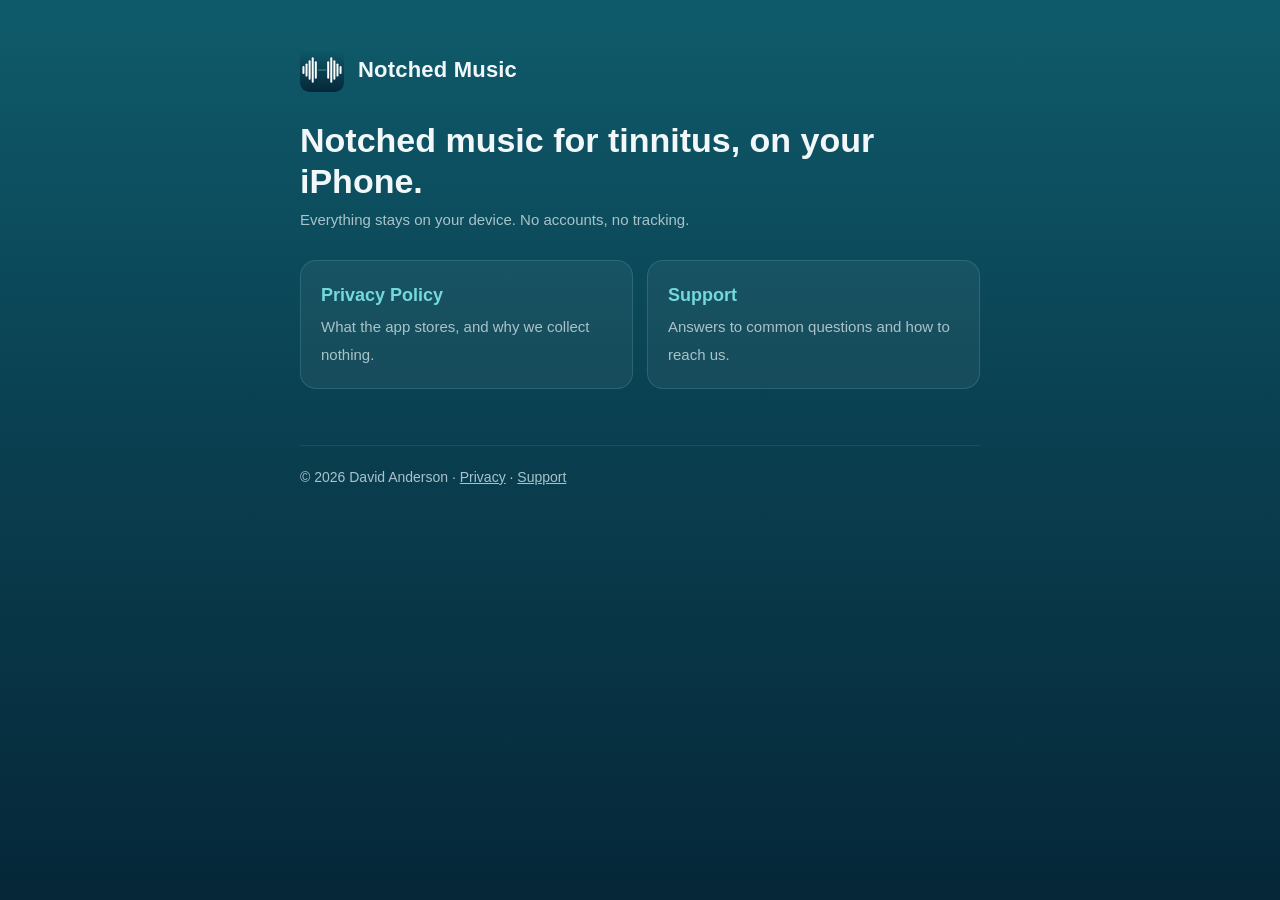
==== index.html @ 1ba59d63 "Add Notched Music privacy policy and support pages Co-Authored-By: Claude Opus 5.5 <noreply@anthropi" ====
<!doctype html>
<html lang="en">
<head>
  <meta charset="utf-8">
  <meta name="viewport" content="width=device-width, initial-scale=1">
  <title>Notched Music</title>
  <meta name="description" content="Notched Music for iPhone: privacy policy and support.">
  <meta name="theme-color" content="#0f5b6b">
  <link rel="icon" href="logo.svg" type="image/svg+xml">
  <link rel="stylesheet" href="style.css">
</head>
<body>
  <div class="wrap">
    <header class="brand">
      <img class="logo" src="logo.svg" alt="">
      <span class="brand-name">Notched Music</span>
    </header>

    <main>
      <h1 style="margin-top:28px">Notched music for tinnitus, on your iPhone.</h1>
      <p class="meta">Everything stays on your device. No accounts, no tracking.</p>
      <div class="cards">
        <a href="privacy.html"><strong>Privacy Policy</strong><span>What the app stores, and why we collect nothing.</span></a>
        <a href="support.html"><strong>Support</strong><span>Answers to common questions and how to reach us.</span></a>
      </div>
    </main>

    <footer>
      © 2026 David Anderson · <a href="privacy.html">Privacy</a> · <a href="support.html">Support</a>
    </footer>
  </div>
</body>
</html>
---- style.css ----
/* Notch: privacy & support pages. Colors sampled from the app icon. */
:root {
  --bg-top: #0f5b6b;
  --bg-mid: #0a4152;
  --bg-bottom: #052738;
  --card: rgba(255, 255, 255, 0.05);
  --card-border: rgba(115, 217, 217, 0.18);
  --text: #f2f8f9;
  --text-muted: #a9c3c9;
  --accent: #73d9d9;
  --accent-soft: rgba(115, 217, 217, 0.12);
  color-scheme: dark;
}

* { box-sizing: border-box; }

html { background: var(--bg-bottom); }

body {
  margin: 0;
  min-height: 100vh;
  background: linear-gradient(180deg, var(--bg-top) 0%, var(--bg-mid) 45%, var(--bg-bottom) 100%) fixed;
  color: var(--text);
  font: 17px/1.6 -apple-system, BlinkMacSystemFont, "SF Pro Text", "Segoe UI", Roboto, Helvetica, Arial, sans-serif;
  -webkit-font-smoothing: antialiased;
}

.wrap {
  max-width: 720px;
  margin: 0 auto;
  padding: 48px 20px 64px;
}

header.brand {
  display: flex;
  align-items: center;
  gap: 14px;
  margin-bottom: 8px;
}

.logo { width: 44px; height: 44px; flex: none; }

.brand-name {
  font-size: 22px;
  font-weight: 700;
  letter-spacing: 0.2px;
  text-decoration: none;
  color: var(--text);
}

nav.tabs {
  display: flex;
  gap: 8px;
  margin: 20px 0 32px;
}

nav.tabs a {
  padding: 6px 14px;
  border-radius: 999px;
  color: var(--text-muted);
  text-decoration: none;
  font-size: 15px;
  border: 1px solid transparent;
}

nav.tabs a:hover { color: var(--text); }

nav.tabs a[aria-current="page"] {
  color: var(--accent);
  background: var(--accent-soft);
  border-color: var(--card-border);
}

h1 {
  font-size: 34px;
  line-height: 1.2;
  margin: 0 0 6px;
}

.meta {
  color: var(--text-muted);
  font-size: 15px;
  margin: 0 0 28px;
}

h2 {
  font-size: 20px;
  margin: 36px 0 10px;
  padding-left: 12px;
  border-left: 3px solid var(--accent);
}

h3 { font-size: 17px; margin: 22px 0 6px; }

p, li { color: var(--text); }
ul { padding-left: 22px; }
li { margin: 4px 0; }

a { color: var(--accent); }

.summary {
  background: var(--card);
  border: 1px solid var(--card-border);
  border-radius: 16px;
  padding: 18px 22px;
  margin: 8px 0 8px;
}

.summary p { margin: 0 0 8px; }
.summary ul { margin: 0; }

.notice {
  background: var(--accent-soft);
  border: 1px solid var(--card-border);
  border-radius: 12px;
  padding: 14px 18px;
  margin: 20px 0;
  font-size: 15px;
}

table {
  width: 100%;
  border-collapse: collapse;
  margin: 12px 0;
  font-size: 15px;
}

th, td {
  text-align: left;
  vertical-align: top;
  padding: 10px 12px;
  border-bottom: 1px solid rgba(255, 255, 255, 0.08);
}

th { color: var(--accent); font-weight: 600; }

details {
  background: var(--card);
  border: 1px solid var(--card-border);
  border-radius: 12px;
  padding: 12px 18px;
  margin: 10px 0;
}

summary {
  cursor: pointer;
  font-weight: 600;
  list-style-position: outside;
}

details[open] summary { margin-bottom: 8px; }

.cta {
  display: inline-block;
  padding: 12px 22px;
  border-radius: 12px;
  background: var(--accent);
  color: var(--bg-bottom);
  font-weight: 700;
  text-decoration: none;
  margin: 6px 0 4px;
}

.cards {
  display: grid;
  grid-template-columns: repeat(auto-fit, minmax(240px, 1fr));
  gap: 14px;
  margin-top: 24px;
}

.cards a {
  display: block;
  background: var(--card);
  border: 1px solid var(--card-border);
  border-radius: 16px;
  padding: 20px;
  text-decoration: none;
  color: var(--text);
}

.cards a:hover { border-color: var(--accent); }
.cards strong { display: block; color: var(--accent); margin-bottom: 4px; font-size: 18px; }
.cards span { color: var(--text-muted); font-size: 15px; }

footer {
  margin-top: 56px;
  padding-top: 20px;
  border-top: 1px solid rgba(255, 255, 255, 0.08);
  color: var(--text-muted);
  font-size: 14px;
}

footer a { color: var(--text-muted); }

@media (max-width: 520px) {
  .wrap { padding: 32px 16px 48px; }
  h1 { font-size: 28px; }
  th, td { padding: 8px 6px; }
}
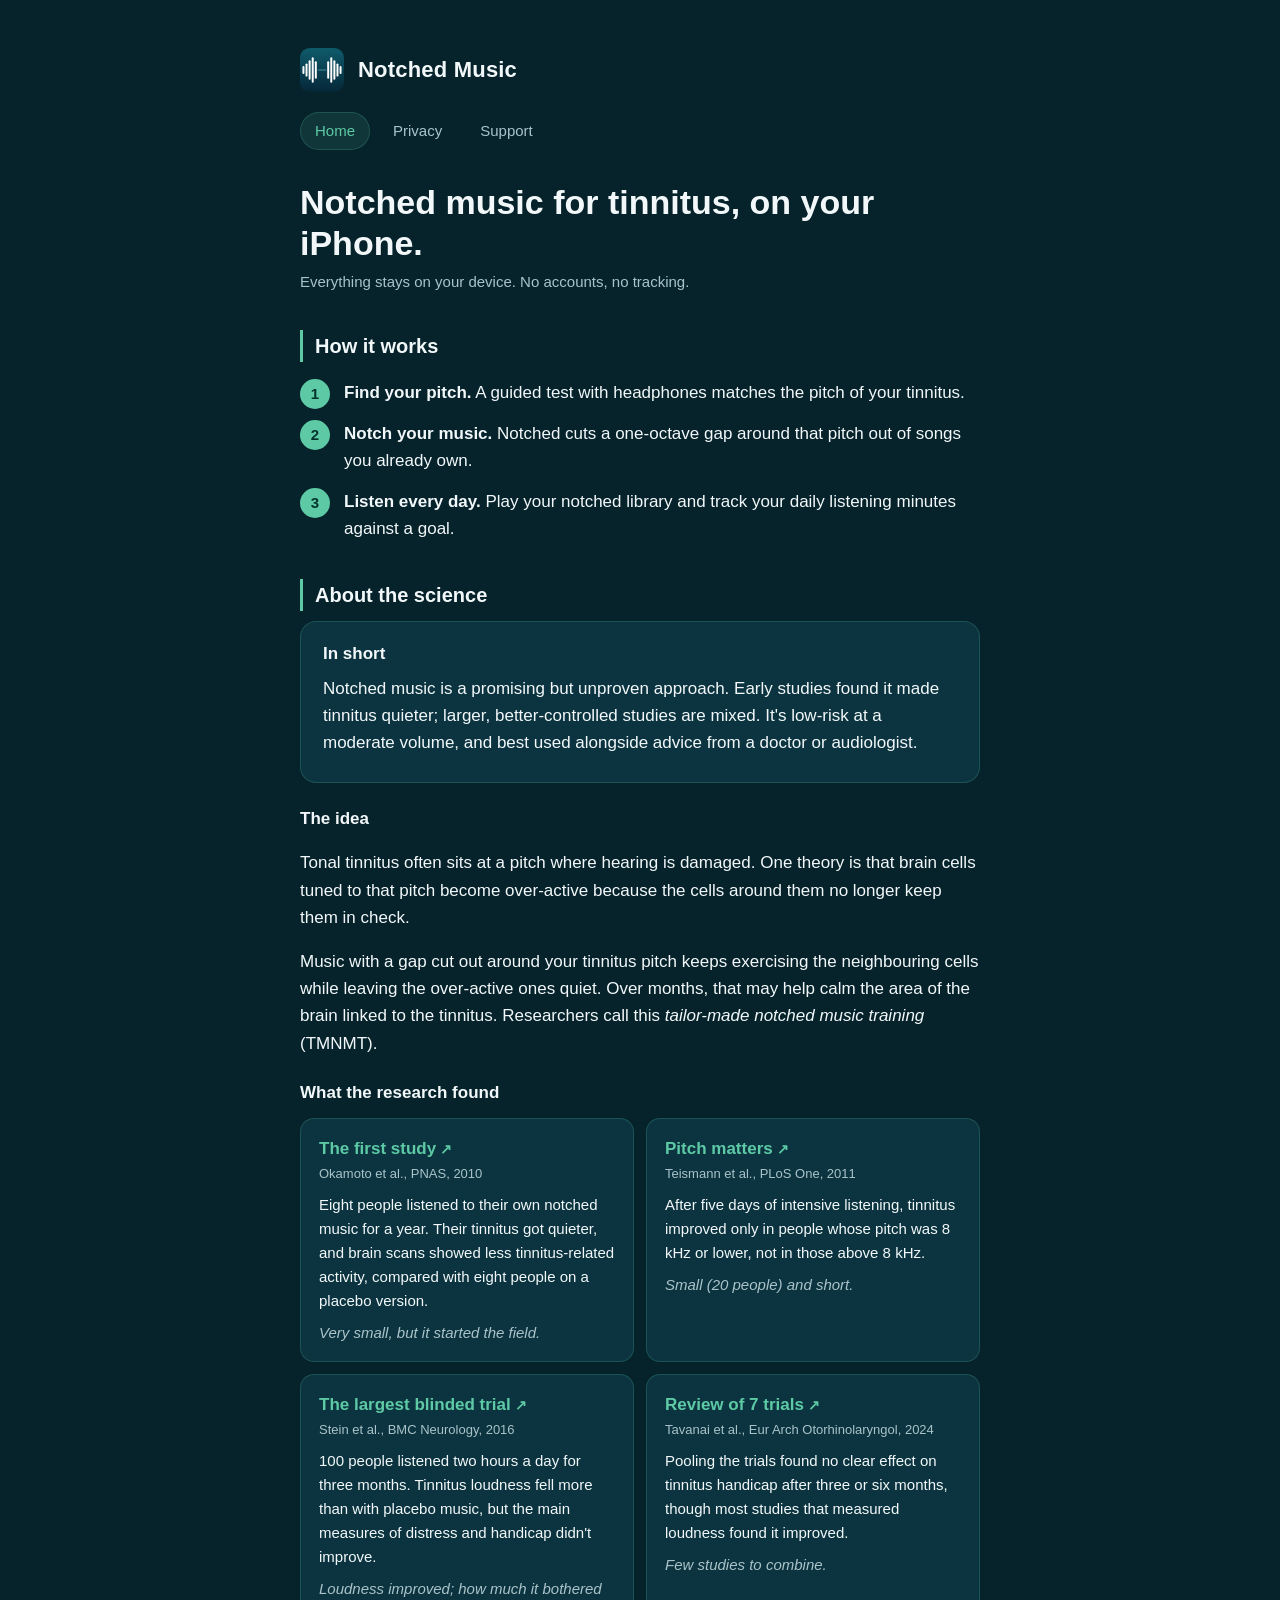
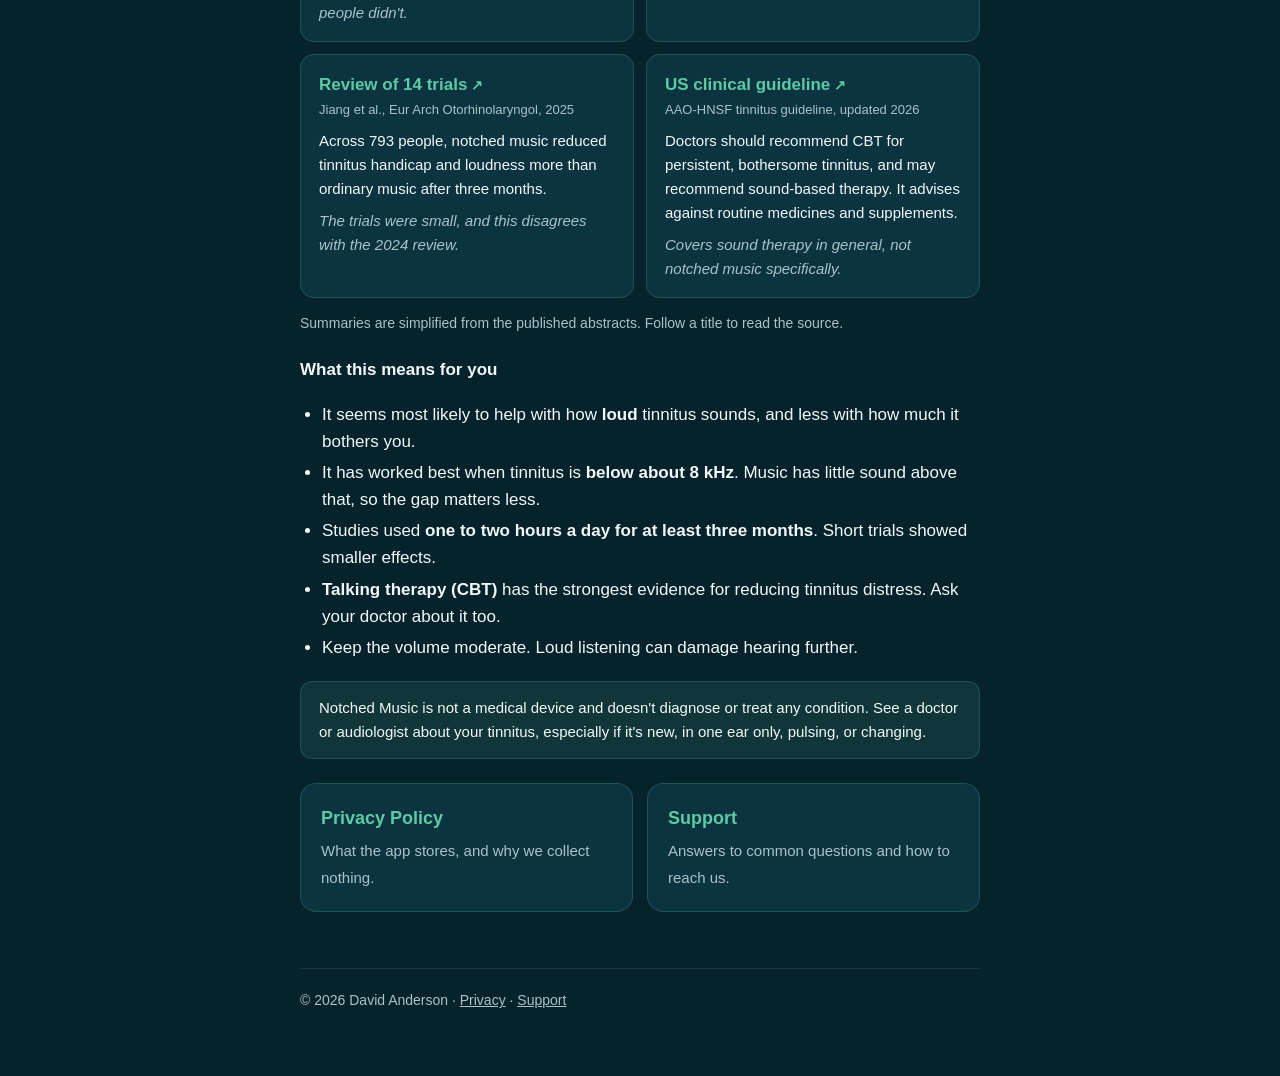
==== commit 76d6c33f: "Add How it works and About the science to home page Science content mirrors the app's About the scie" ====
--- a/index.html
+++ b/index.html
@@ -4,8 +4,8 @@
   <meta charset="utf-8">
   <meta name="viewport" content="width=device-width, initial-scale=1">
   <title>Notched Music</title>
-  <meta name="description" content="Notched Music for iPhone: privacy policy and support.">
-  <meta name="theme-color" content="#0f5b6b">
+  <meta name="description" content="Notched Music for iPhone: find your tinnitus pitch and listen to your own music with a gap cut out around it. Private, on-device, and honest about the science.">
+  <meta name="theme-color" content="#06222b">
   <link rel="icon" href="logo.svg" type="image/svg+xml">
   <link rel="stylesheet" href="style.css">
 </head>
@@ -15,10 +15,85 @@
       <img class="logo" src="logo.svg" alt="">
       <span class="brand-name">Notched Music</span>
     </header>
+    <nav class="tabs" aria-label="Pages">
+      <a href="index.html" aria-current="page">Home</a>
+      <a href="privacy.html">Privacy</a>
+      <a href="support.html">Support</a>
+    </nav>
 
     <main>
-      <h1 style="margin-top:28px">Notched music for tinnitus, on your iPhone.</h1>
+      <h1>Notched music for tinnitus, on your iPhone.</h1>
       <p class="meta">Everything stays on your device. No accounts, no tracking.</p>
+
+      <h2>How it works</h2>
+      <ol class="steps">
+        <li><strong>Find your pitch.</strong> A guided test with headphones matches the pitch of your tinnitus.</li>
+        <li><strong>Notch your music.</strong> Notched cuts a one-octave gap around that pitch out of songs you already own.</li>
+        <li><strong>Listen every day.</strong> Play your notched library and track your daily listening minutes against a goal.</li>
+      </ol>
+
+      <h2 id="science">About the science</h2>
+      <div class="summary">
+        <p><strong>In short</strong></p>
+        <p>Notched music is a promising but unproven approach. Early studies found it made tinnitus quieter; larger, better-controlled studies are mixed. It's low-risk at a moderate volume, and best used alongside advice from a doctor or audiologist.</p>
+      </div>
+
+      <h3>The idea</h3>
+      <p>Tonal tinnitus often sits at a pitch where hearing is damaged. One theory is that brain cells tuned to that pitch become over-active because the cells around them no longer keep them in check.</p>
+      <p>Music with a gap cut out around your tinnitus pitch keeps exercising the neighbouring cells while leaving the over-active ones quiet. Over months, that may help calm the area of the brain linked to the tinnitus. Researchers call this <em>tailor-made notched music training</em> (TMNMT).</p>
+
+      <h3>What the research found</h3>
+      <div class="studies">
+        <article class="study">
+          <a href="https://pubmed.ncbi.nlm.nih.gov/20080545/">The first study</a>
+          <span class="cite">Okamoto et al., PNAS, 2010</span>
+          <p>Eight people listened to their own notched music for a year. Their tinnitus got quieter, and brain scans showed less tinnitus-related activity, compared with eight people on a placebo version.</p>
+          <p class="caveat">Very small, but it started the field.</p>
+        </article>
+        <article class="study">
+          <a href="https://pmc.ncbi.nlm.nih.gov/articles/PMC3174191/">Pitch matters</a>
+          <span class="cite">Teismann et al., PLoS One, 2011</span>
+          <p>After five days of intensive listening, tinnitus improved only in people whose pitch was 8 kHz or lower, not in those above 8 kHz.</p>
+          <p class="caveat">Small (20 people) and short.</p>
+        </article>
+        <article class="study">
+          <a href="https://pmc.ncbi.nlm.nih.gov/articles/PMC4797223/">The largest blinded trial</a>
+          <span class="cite">Stein et al., BMC Neurology, 2016</span>
+          <p>100 people listened two hours a day for three months. Tinnitus loudness fell more than with placebo music, but the main measures of distress and handicap didn't improve.</p>
+          <p class="caveat">Loudness improved; how much it bothered people didn't.</p>
+        </article>
+        <article class="study">
+          <a href="https://pubmed.ncbi.nlm.nih.gov/38847844/">Review of 7 trials</a>
+          <span class="cite">Tavanai et al., Eur Arch Otorhinolaryngol, 2024</span>
+          <p>Pooling the trials found no clear effect on tinnitus handicap after three or six months, though most studies that measured loudness found it improved.</p>
+          <p class="caveat">Few studies to combine.</p>
+        </article>
+        <article class="study">
+          <a href="https://doi.org/10.1007/s00405-025-09260-9">Review of 14 trials</a>
+          <span class="cite">Jiang et al., Eur Arch Otorhinolaryngol, 2025</span>
+          <p>Across 793 people, notched music reduced tinnitus handicap and loudness more than ordinary music after three months.</p>
+          <p class="caveat">The trials were small, and this disagrees with the 2024 review.</p>
+        </article>
+        <article class="study">
+          <a href="https://aao-hnsfjournals.onlinelibrary.wiley.com/doi/abs/10.1002/ohn.70418">US clinical guideline</a>
+          <span class="cite">AAO-HNSF tinnitus guideline, updated 2026</span>
+          <p>Doctors should recommend CBT for persistent, bothersome tinnitus, and may recommend sound-based therapy. It advises against routine medicines and supplements.</p>
+          <p class="caveat">Covers sound therapy in general, not notched music specifically.</p>
+        </article>
+      </div>
+      <p class="footnote">Summaries are simplified from the published abstracts. Follow a title to read the source.</p>
+
+      <h3>What this means for you</h3>
+      <ul>
+        <li>It seems most likely to help with how <strong>loud</strong> tinnitus sounds, and less with how much it bothers you.</li>
+        <li>It has worked best when tinnitus is <strong>below about 8 kHz</strong>. Music has little sound above that, so the gap matters less.</li>
+        <li>Studies used <strong>one to two hours a day for at least three months</strong>. Short trials showed smaller effects.</li>
+        <li><strong>Talking therapy (CBT)</strong> has the strongest evidence for reducing tinnitus distress. Ask your doctor about it too.</li>
+        <li>Keep the volume moderate. Loud listening can damage hearing further.</li>
+      </ul>
+
+      <div class="notice">Notched Music is not a medical device and doesn't diagnose or treat any condition. See a doctor or audiologist about your tinnitus, especially if it's new, in one ear only, pulsing, or changing.</div>
+
       <div class="cards">
         <a href="privacy.html"><strong>Privacy Policy</strong><span>What the app stores, and why we collect nothing.</span></a>
         <a href="support.html"><strong>Support</strong><span>Answers to common questions and how to reach us.</span></a>
--- a/style.css
+++ b/style.css
@@ -1,25 +1,25 @@
 /* Notch: privacy & support pages. Colors sampled from the app icon. */
 :root {
-  --bg-top: #0f5b6b;
-  --bg-mid: #0a4152;
-  --bg-bottom: #052738;
-  --card: rgba(255, 255, 255, 0.05);
-  --card-border: rgba(115, 217, 217, 0.18);
+  /* Matches NotchApp/App/Theme.swift ("Deep teal"). */
+  --bg: #06222b;
+  --surface: #0c3440;
+  --card-border: rgba(93, 202, 165, 0.20);
   --text: #f2f8f9;
   --text-muted: #a9c3c9;
-  --accent: #73d9d9;
-  --accent-soft: rgba(115, 217, 217, 0.12);
+  --accent: #5dcaa5;
+  --on-accent: #04342c;
+  --accent-soft: rgba(93, 202, 165, 0.12);
   color-scheme: dark;
 }
 
 * { box-sizing: border-box; }
 
-html { background: var(--bg-bottom); }
+html { background: var(--bg); }
 
 body {
   margin: 0;
   min-height: 100vh;
-  background: linear-gradient(180deg, var(--bg-top) 0%, var(--bg-mid) 45%, var(--bg-bottom) 100%) fixed;
+  background: var(--bg);
   color: var(--text);
   font: 17px/1.6 -apple-system, BlinkMacSystemFont, "SF Pro Text", "Segoe UI", Roboto, Helvetica, Arial, sans-serif;
   -webkit-font-smoothing: antialiased;
@@ -99,7 +99,7 @@
 a { color: var(--accent); }
 
 .summary {
-  background: var(--card);
+  background: var(--surface);
   border: 1px solid var(--card-border);
   border-radius: 16px;
   padding: 18px 22px;
@@ -135,7 +135,7 @@
 th { color: var(--accent); font-weight: 600; }
 
 details {
-  background: var(--card);
+  background: var(--surface);
   border: 1px solid var(--card-border);
   border-radius: 12px;
   padding: 12px 18px;
@@ -155,7 +155,7 @@
   padding: 12px 22px;
   border-radius: 12px;
   background: var(--accent);
-  color: var(--bg-bottom);
+  color: var(--on-accent);
   font-weight: 700;
   text-decoration: none;
   margin: 6px 0 4px;
@@ -170,7 +170,7 @@
 
 .cards a {
   display: block;
-  background: var(--card);
+  background: var(--surface);
   border: 1px solid var(--card-border);
   border-radius: 16px;
   padding: 20px;
@@ -197,3 +197,73 @@
   h1 { font-size: 28px; }
   th, td { padding: 8px 6px; }
 }
+
+ol.steps {
+  padding-left: 0;
+  list-style: none;
+  counter-reset: step;
+}
+
+ol.steps li {
+  counter-increment: step;
+  position: relative;
+  padding: 0 0 0 44px;
+  margin: 14px 0;
+}
+
+ol.steps li::before {
+  content: counter(step);
+  position: absolute;
+  left: 0;
+  top: 0;
+  width: 30px;
+  height: 30px;
+  border-radius: 50%;
+  background: var(--accent);
+  color: var(--on-accent);
+  font-weight: 700;
+  font-size: 15px;
+  display: flex;
+  align-items: center;
+  justify-content: center;
+}
+
+.studies {
+  display: grid;
+  grid-template-columns: repeat(auto-fit, minmax(280px, 1fr));
+  gap: 12px;
+  margin: 12px 0 6px;
+}
+
+.study {
+  background: var(--surface);
+  border: 1px solid var(--card-border);
+  border-radius: 14px;
+  padding: 16px 18px;
+}
+
+.study > a {
+  font-weight: 700;
+  font-size: 17px;
+  text-decoration: none;
+}
+
+.study > a::after { content: " \2197"; font-size: 14px; }
+.study > a:hover { text-decoration: underline; }
+
+.study .cite {
+  display: block;
+  color: var(--text-muted);
+  font-size: 13px;
+  margin: 2px 0 8px;
+}
+
+.study p { margin: 0 0 8px; font-size: 15px; }
+
+.study .caveat {
+  color: var(--text-muted);
+  font-style: italic;
+  margin: 0;
+}
+
+.footnote { color: var(--text-muted); font-size: 14px; }
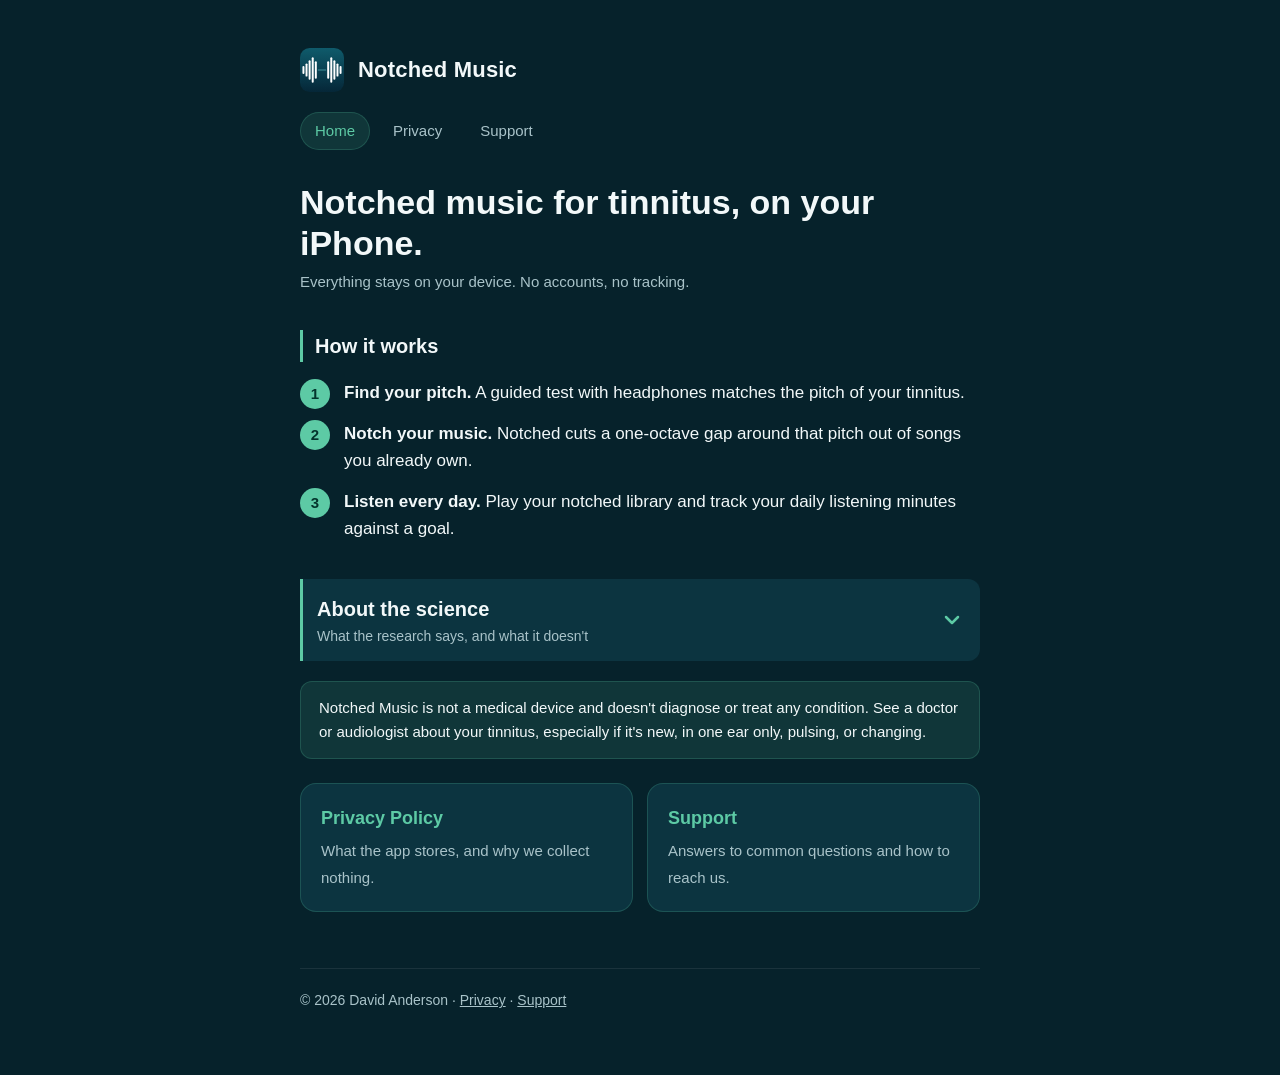
==== commit f9ebefaf: "Collapse About the science section by default Expands in place with a rotating chevron; disclaimer s" ====
--- a/index.html
+++ b/index.html
@@ -32,7 +32,13 @@
         <li><strong>Listen every day.</strong> Play your notched library and track your daily listening minutes against a goal.</li>
       </ol>
 
-      <h2 id="science">About the science</h2>
+      <details class="section-toggle" id="science">
+        <summary>
+          <span class="toggle-title">About the science</span>
+          <span class="toggle-sub">What the research says, and what it doesn't</span>
+          <svg class="chevron" viewBox="0 0 24 24" aria-hidden="true"><path d="M6 9l6 6 6-6"/></svg>
+        </summary>
+        <div class="toggle-body">
       <div class="summary">
         <p><strong>In short</strong></p>
         <p>Notched music is a promising but unproven approach. Early studies found it made tinnitus quieter; larger, better-controlled studies are mixed. It's low-risk at a moderate volume, and best used alongside advice from a doctor or audiologist.</p>
@@ -91,6 +97,8 @@
         <li><strong>Talking therapy (CBT)</strong> has the strongest evidence for reducing tinnitus distress. Ask your doctor about it too.</li>
         <li>Keep the volume moderate. Loud listening can damage hearing further.</li>
       </ul>
+        </div>
+      </details>
 
       <div class="notice">Notched Music is not a medical device and doesn't diagnose or treat any condition. See a doctor or audiologist about your tinnitus, especially if it's new, in one ear only, pulsing, or changing.</div>
 
--- a/style.css
+++ b/style.css
@@ -267,3 +267,54 @@
 }
 
 .footnote { color: var(--text-muted); font-size: 14px; }
+
+/* Collapsible "About the science" section: closed by default, opens in place. */
+details.section-toggle {
+  background: none;
+  border: none;
+  padding: 0;
+  margin: 36px 0 0;
+}
+
+details.section-toggle > summary {
+  list-style: none;
+  display: grid;
+  grid-template-columns: 1fr auto;
+  align-items: center;
+  column-gap: 12px;
+  padding: 14px 16px 14px 14px;
+  border-left: 3px solid var(--accent);
+  border-radius: 0 12px 12px 0;
+  background: var(--surface);
+  cursor: pointer;
+  margin: 0;
+}
+
+details.section-toggle > summary::-webkit-details-marker { display: none; }
+details.section-toggle > summary:hover { background: #10404e; }
+details.section-toggle > summary:focus-visible { outline: 2px solid var(--accent); outline-offset: 2px; }
+
+.toggle-title { font-size: 20px; font-weight: 700; grid-column: 1; }
+.toggle-sub { color: var(--text-muted); font-size: 14px; font-weight: 400; grid-column: 1; }
+
+.chevron {
+  grid-column: 2;
+  grid-row: 1 / span 2;
+  width: 24px;
+  height: 24px;
+  fill: none;
+  stroke: var(--accent);
+  stroke-width: 2.5;
+  stroke-linecap: round;
+  stroke-linejoin: round;
+  transition: transform 0.2s ease;
+}
+
+details.section-toggle[open] .chevron { transform: rotate(180deg); }
+details.section-toggle[open] > summary { margin-bottom: 8px; }
+
+.toggle-body { padding-top: 4px; }
+
+@media (prefers-reduced-motion: reduce) {
+  .chevron { transition: none; }
+}
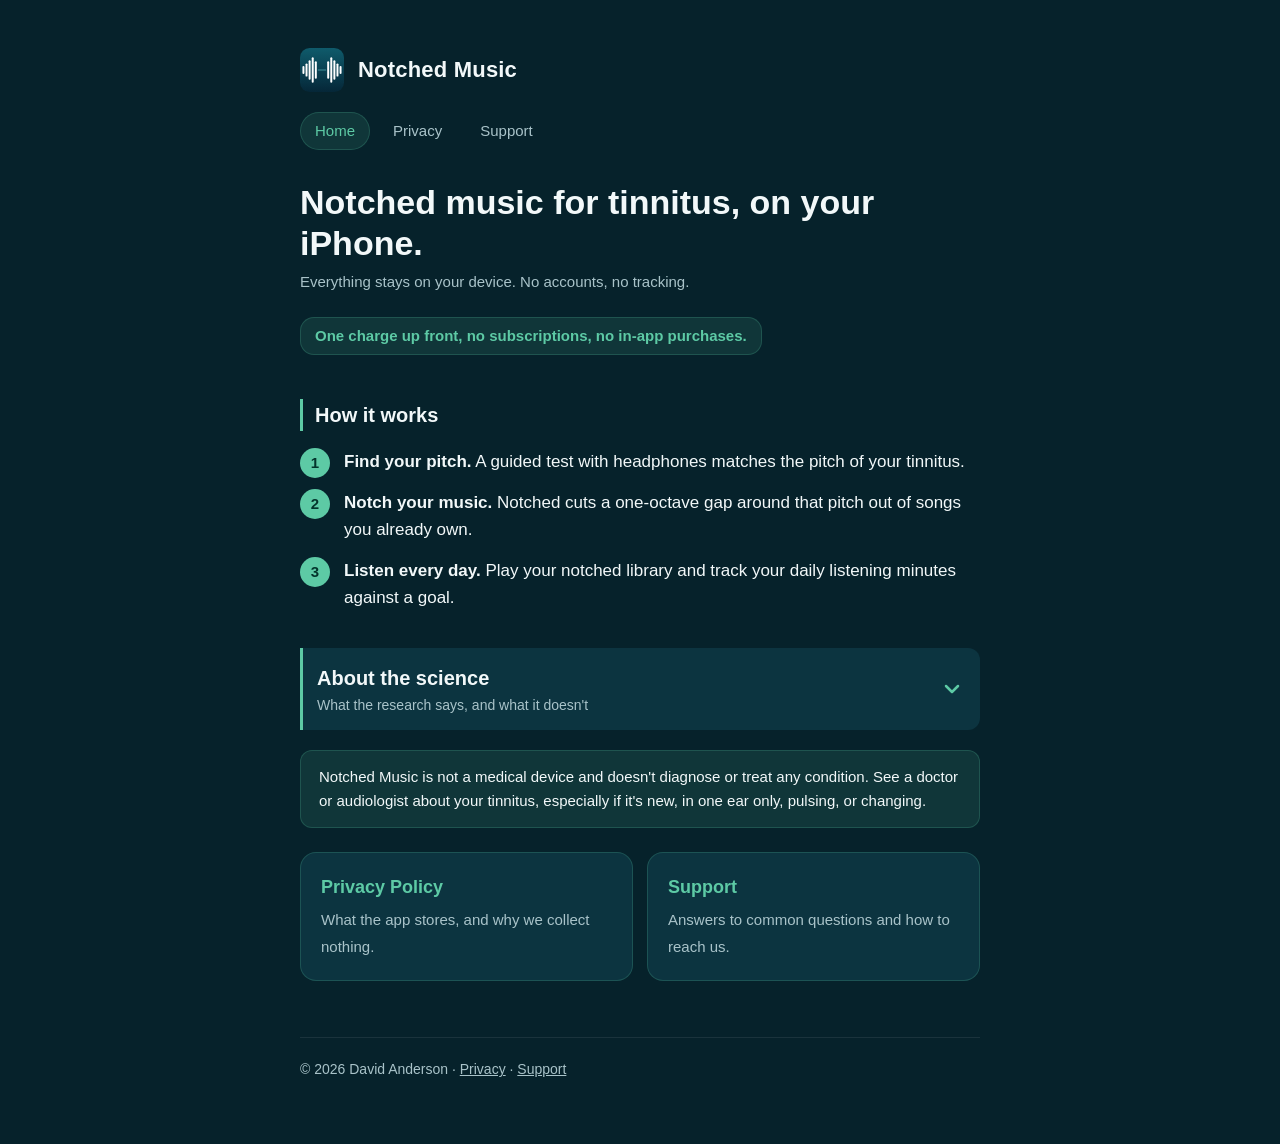
==== commit c4b8d211: "Add pricing line to home page: one charge, no subscriptions or IAP Co-Authored-By: Claude Opus 5.5 <" ====
--- a/index.html
+++ b/index.html
@@ -24,6 +24,7 @@
     <main>
       <h1>Notched music for tinnitus, on your iPhone.</h1>
       <p class="meta">Everything stays on your device. No accounts, no tracking.</p>
+      <p class="pricing">One charge up front, no subscriptions, no in&#8209;app purchases.</p>
 
       <h2>How it works</h2>
       <ol class="steps">
--- a/style.css
+++ b/style.css
@@ -192,6 +192,18 @@
 
 footer a { color: var(--text-muted); }
 
+p.pricing {
+  display: inline-block;
+  margin: -14px 0 8px;
+  padding: 6px 14px;
+  border-radius: 14px;
+  background: var(--accent-soft);
+  border: 1px solid var(--card-border);
+  color: var(--accent);
+  font-size: 15px;
+  font-weight: 600;
+}
+
 @media (max-width: 520px) {
   .wrap { padding: 32px 16px 48px; }
   h1 { font-size: 28px; }
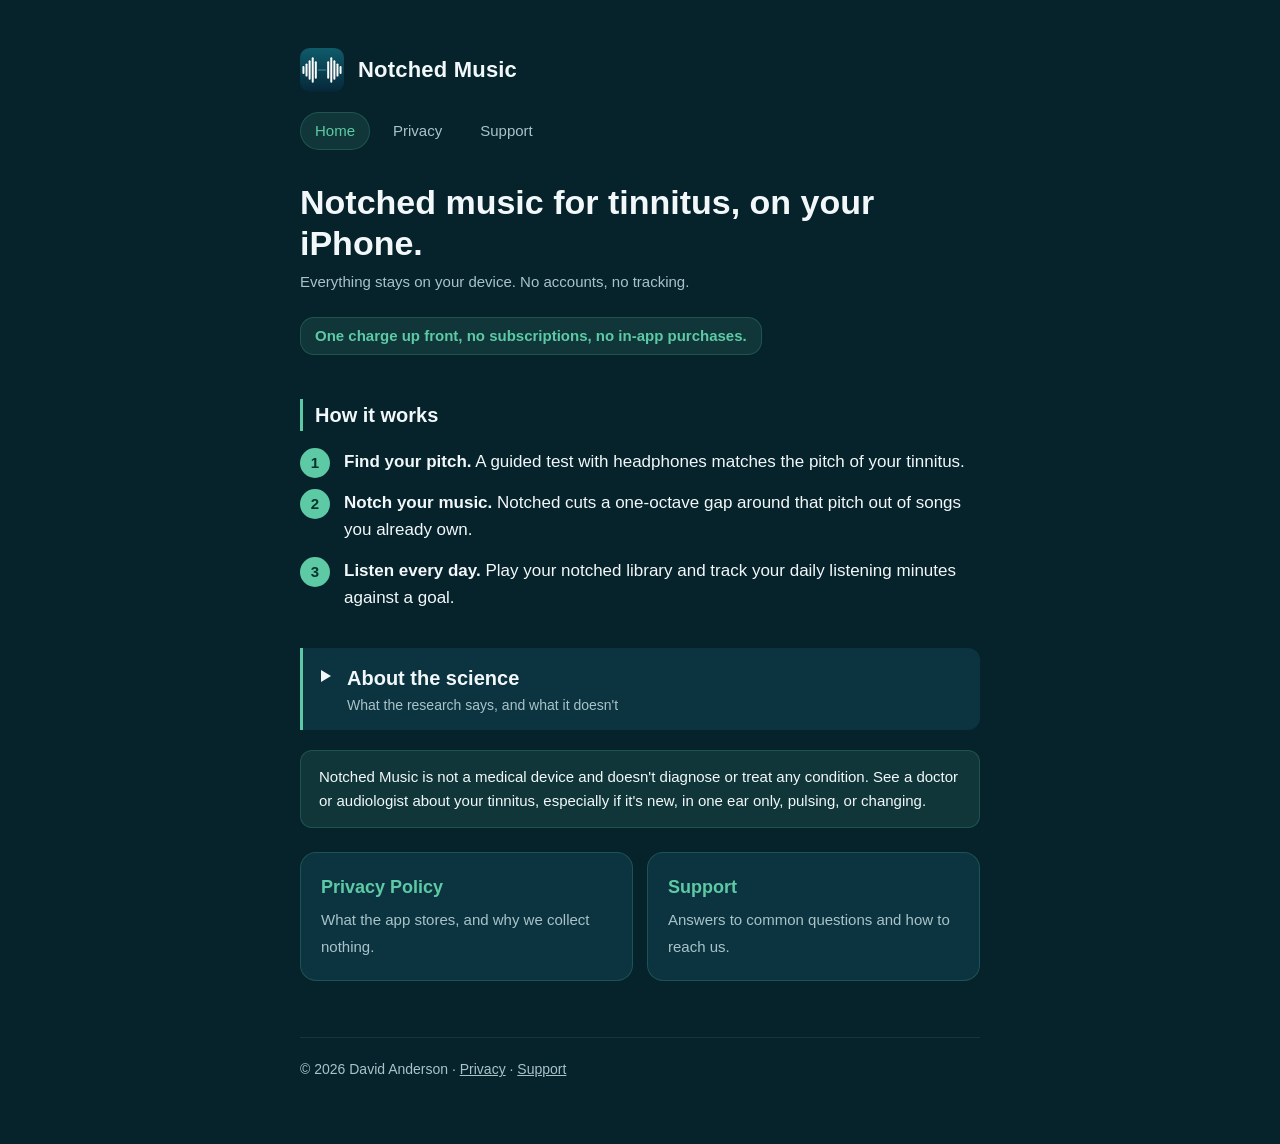
==== commit 5616c77a: "Use small white arrow for science toggle; cache-bust stylesheet Removes the SVG chevron, which rende" ====
--- a/index.html
+++ b/index.html
@@ -7,7 +7,7 @@
   <meta name="description" content="Notched Music for iPhone: find your tinnitus pitch and listen to your own music with a gap cut out around it. Private, on-device, and honest about the science.">
   <meta name="theme-color" content="#06222b">
   <link rel="icon" href="logo.svg" type="image/svg+xml">
-  <link rel="stylesheet" href="style.css">
+  <link rel="stylesheet" href="style.css?v=4">
 </head>
 <body>
   <div class="wrap">
@@ -37,7 +37,6 @@
         <summary>
           <span class="toggle-title">About the science</span>
           <span class="toggle-sub">What the research says, and what it doesn't</span>
-          <svg class="chevron" viewBox="0 0 24 24" aria-hidden="true"><path d="M6 9l6 6 6-6"/></svg>
         </summary>
         <div class="toggle-body">
       <div class="summary">
--- a/style.css
+++ b/style.css
@@ -290,11 +290,8 @@
 
 details.section-toggle > summary {
   list-style: none;
-  display: grid;
-  grid-template-columns: 1fr auto;
-  align-items: center;
-  column-gap: 12px;
-  padding: 14px 16px 14px 14px;
+  position: relative;
+  padding: 14px 16px 14px 44px;
   border-left: 3px solid var(--accent);
   border-radius: 0 12px 12px 0;
   background: var(--surface);
@@ -303,30 +300,31 @@
 }
 
 details.section-toggle > summary::-webkit-details-marker { display: none; }
+details.section-toggle > summary::marker { content: ""; }
+
+/* Small white arrow, with space to its left; points right when closed, down when open. */
+details.section-toggle > summary::before {
+  content: "";
+  position: absolute;
+  left: 18px;
+  top: 22px;
+  border-style: solid;
+  border-width: 6px 0 6px 10px;
+  border-color: transparent transparent transparent var(--text);
+  transition: transform 0.2s ease;
+}
+
+details.section-toggle[open] > summary::before { transform: rotate(90deg); }
+
 details.section-toggle > summary:hover { background: #10404e; }
 details.section-toggle > summary:focus-visible { outline: 2px solid var(--accent); outline-offset: 2px; }
-
-.toggle-title { font-size: 20px; font-weight: 700; grid-column: 1; }
-.toggle-sub { color: var(--text-muted); font-size: 14px; font-weight: 400; grid-column: 1; }
-
-.chevron {
-  grid-column: 2;
-  grid-row: 1 / span 2;
-  width: 24px;
-  height: 24px;
-  fill: none;
-  stroke: var(--accent);
-  stroke-width: 2.5;
-  stroke-linecap: round;
-  stroke-linejoin: round;
-  transition: transform 0.2s ease;
-}
-
-details.section-toggle[open] .chevron { transform: rotate(180deg); }
 details.section-toggle[open] > summary { margin-bottom: 8px; }
 
+.toggle-title { display: block; font-size: 20px; font-weight: 700; }
+.toggle-sub { display: block; color: var(--text-muted); font-size: 14px; font-weight: 400; }
+
 .toggle-body { padding-top: 4px; }
 
 @media (prefers-reduced-motion: reduce) {
-  .chevron { transition: none; }
-}
+  details.section-toggle > summary::before { transition: none; }
+}
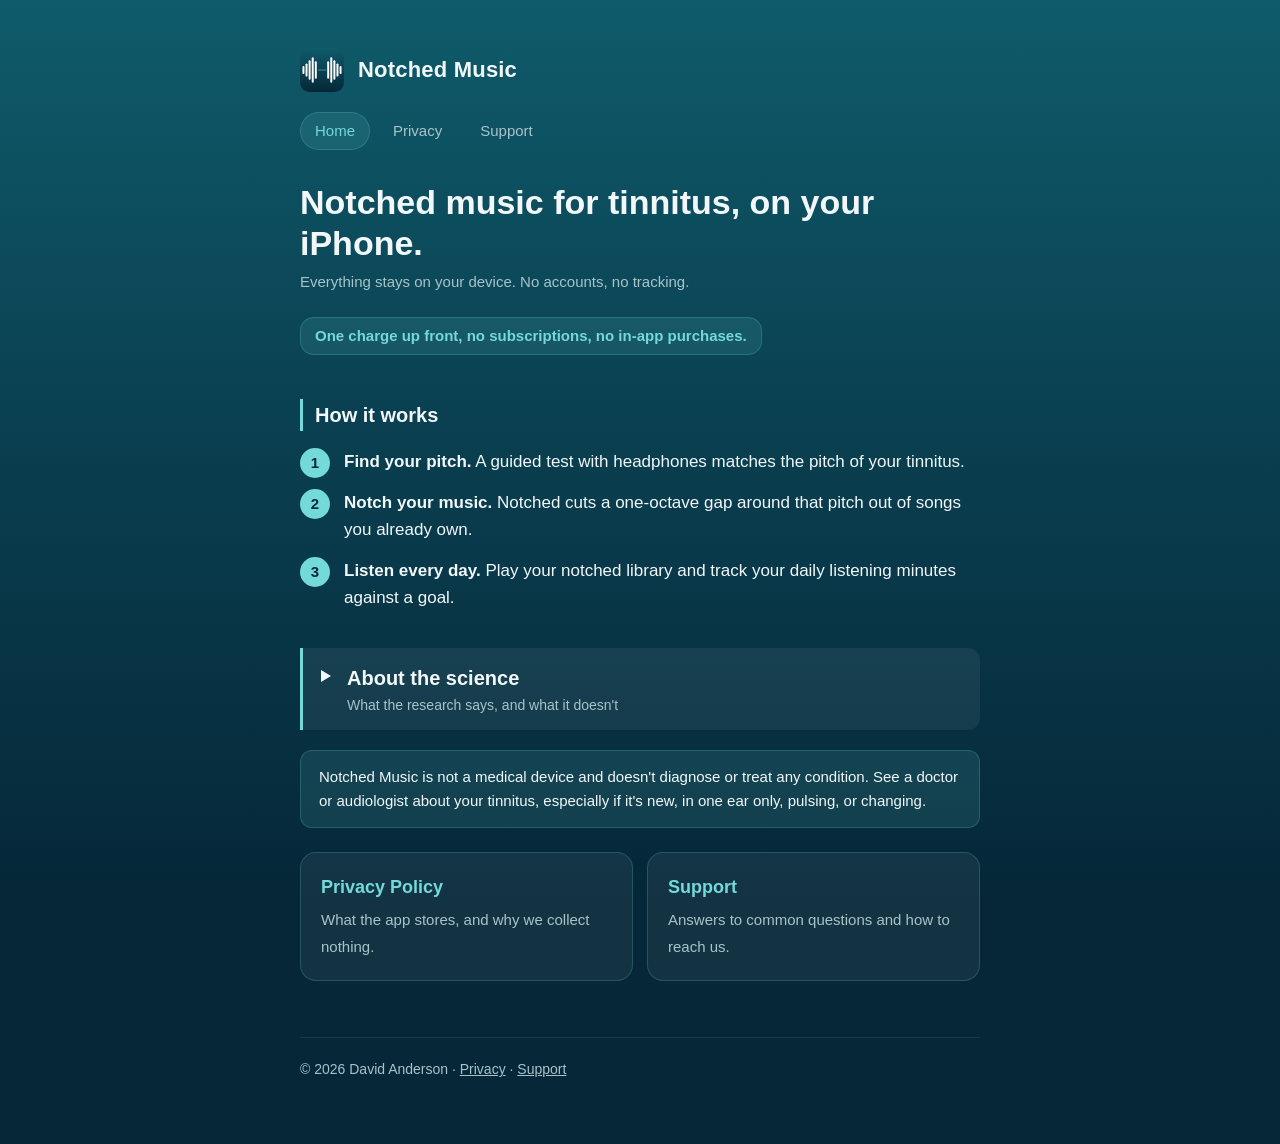
==== commit c9245a39: "Restore icon teal palette (gradient #0f5b6b to #052738, accent #73d9d9) Co-Authored-By: Claude Opus " ====
--- a/index.html
+++ b/index.html
@@ -5,9 +5,9 @@
   <meta name="viewport" content="width=device-width, initial-scale=1">
   <title>Notched Music</title>
   <meta name="description" content="Notched Music for iPhone: find your tinnitus pitch and listen to your own music with a gap cut out around it. Private, on-device, and honest about the science.">
-  <meta name="theme-color" content="#06222b">
+  <meta name="theme-color" content="#0f5b6b">
   <link rel="icon" href="logo.svg" type="image/svg+xml">
-  <link rel="stylesheet" href="style.css?v=4">
+  <link rel="stylesheet" href="style.css?v=5">
 </head>
 <body>
   <div class="wrap">
--- a/style.css
+++ b/style.css
@@ -1,25 +1,28 @@
 /* Notch: privacy & support pages. Colors sampled from the app icon. */
 :root {
-  /* Matches NotchApp/App/Theme.swift ("Deep teal"). */
-  --bg: #06222b;
-  --surface: #0c3440;
-  --card-border: rgba(93, 202, 165, 0.20);
+  /* Teal palette sampled from the app icon. */
+  --bg-top: #0f5b6b;
+  --bg-mid: #0a4152;
+  --bg-bottom: #052738;
+  --surface: rgba(255, 255, 255, 0.06);
+  --surface-hover: rgba(255, 255, 255, 0.10);
+  --card-border: rgba(115, 217, 217, 0.20);
   --text: #f2f8f9;
   --text-muted: #a9c3c9;
-  --accent: #5dcaa5;
-  --on-accent: #04342c;
-  --accent-soft: rgba(93, 202, 165, 0.12);
+  --accent: #73d9d9;
+  --on-accent: #052738;
+  --accent-soft: rgba(115, 217, 217, 0.12);
   color-scheme: dark;
 }
 
 * { box-sizing: border-box; }
 
-html { background: var(--bg); }
+html { background: var(--bg-bottom); }
 
 body {
   margin: 0;
   min-height: 100vh;
-  background: var(--bg);
+  background: linear-gradient(180deg, var(--bg-top) 0%, var(--bg-mid) 45%, var(--bg-bottom) 100%) fixed;
   color: var(--text);
   font: 17px/1.6 -apple-system, BlinkMacSystemFont, "SF Pro Text", "Segoe UI", Roboto, Helvetica, Arial, sans-serif;
   -webkit-font-smoothing: antialiased;
@@ -316,7 +319,7 @@
 
 details.section-toggle[open] > summary::before { transform: rotate(90deg); }
 
-details.section-toggle > summary:hover { background: #10404e; }
+details.section-toggle > summary:hover { background: var(--surface-hover); }
 details.section-toggle > summary:focus-visible { outline: 2px solid var(--accent); outline-offset: 2px; }
 details.section-toggle[open] > summary { margin-bottom: 8px; }
 
